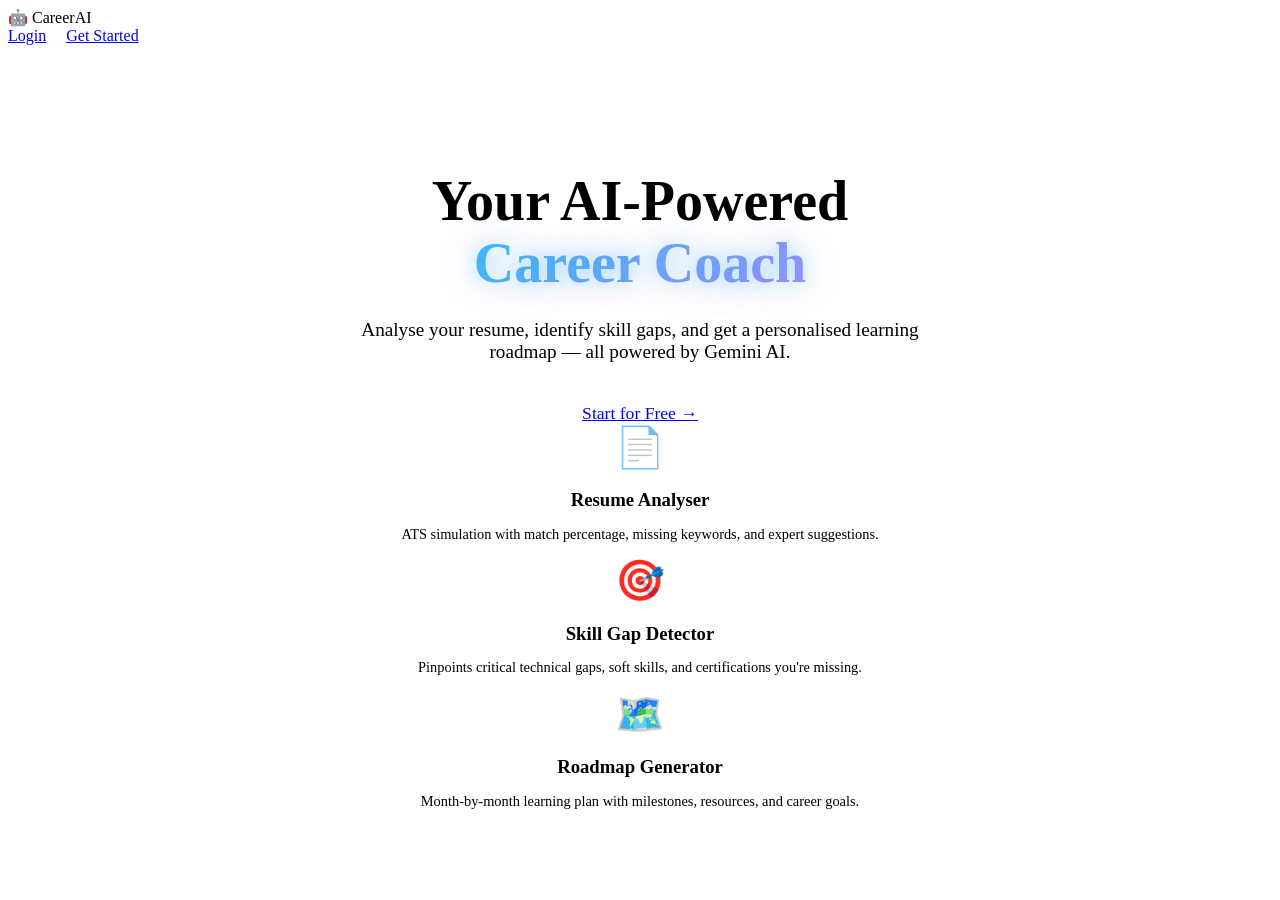
==== templates/index.html @ 7e6061d2 "Initial commit" ====
<!DOCTYPE html>
<html lang="en">
<head>
  <meta charset="UTF-8" />
  <meta name="viewport" content="width=device-width, initial-scale=1.0"/>
  <title>AI Career Coach</title>
  <link rel="stylesheet" href="{{ url_for('static', filename='css/style.css') }}"/>
  <link href="https://fonts.googleapis.com/css2?family=Inter:wght@400;600;700;800&display=swap" rel="stylesheet"/>
</head>
<body>
  <nav class="navbar">
    <div class="logo">🤖 CareerAI</div>
    <div class="nav-links">
      <a href="/login">Login</a>
      <a href="/register" class="btn-primary" style="padding:0.5rem 1rem;">Get Started</a>
    </div>
  </nav>

  <div class="container">
    <section class="section" style="text-align:center; padding-top:5rem;">
      <h1 style="font-size:3.5rem; font-weight:800; line-height:1.1; margin-bottom:1.5rem;">
        Your AI-Powered<br/>
        <span style="background: linear-gradient(135deg, #38bdf8, #a78bfa);
          background-clip: text; -webkit-background-clip:text; -webkit-text-fill-color:transparent;
          text-shadow: 0 0 20px rgba(56, 189, 248, 0.5), 0 0 40px rgba(167, 139, 250, 0.3);">
          Career Coach
        </span>
      </h1>
      <p style="font-size:1.2rem; color:var(--text-secondary); max-width:600px;
        margin:0 auto 2.5rem;">
        Analyse your resume, identify skill gaps, and get a personalised
        learning roadmap — all powered by Gemini AI.
      </p>
      <a href="/register" class="btn-primary" style="font-size:1.1rem; padding:1rem 2.5rem;">
        Start for Free →
      </a>
    </section>

    <section class="section">
      <div class="grid-3">
        <div class="glass-card" style="text-align:center;">
          <div style="font-size:2.5rem; margin-bottom:1rem;">📄</div>
          <h3 style="margin-bottom:0.75rem;">Resume Analyser</h3>
          <p style="color:var(--text-secondary); font-size:0.9rem;">
            ATS simulation with match percentage, missing keywords, and expert suggestions.
          </p>
        </div>
        <div class="glass-card" style="text-align:center;">
          <div style="font-size:2.5rem; margin-bottom:1rem;">🎯</div>
          <h3 style="margin-bottom:0.75rem;">Skill Gap Detector</h3>
          <p style="color:var(--text-secondary); font-size:0.9rem;">
            Pinpoints critical technical gaps, soft skills, and certifications you're missing.
          </p>
        </div>
        <div class="glass-card" style="text-align:center;">
          <div style="font-size:2.5rem; margin-bottom:1rem;">🗺️</div>
          <h3 style="margin-bottom:0.75rem;">Roadmap Generator</h3>
          <p style="color:var(--text-secondary); font-size:0.9rem;">
            Month-by-month learning plan with milestones, resources, and career goals.
          </p>
        </div>
      </div>
    </section>
  </div>
</body>
</html>
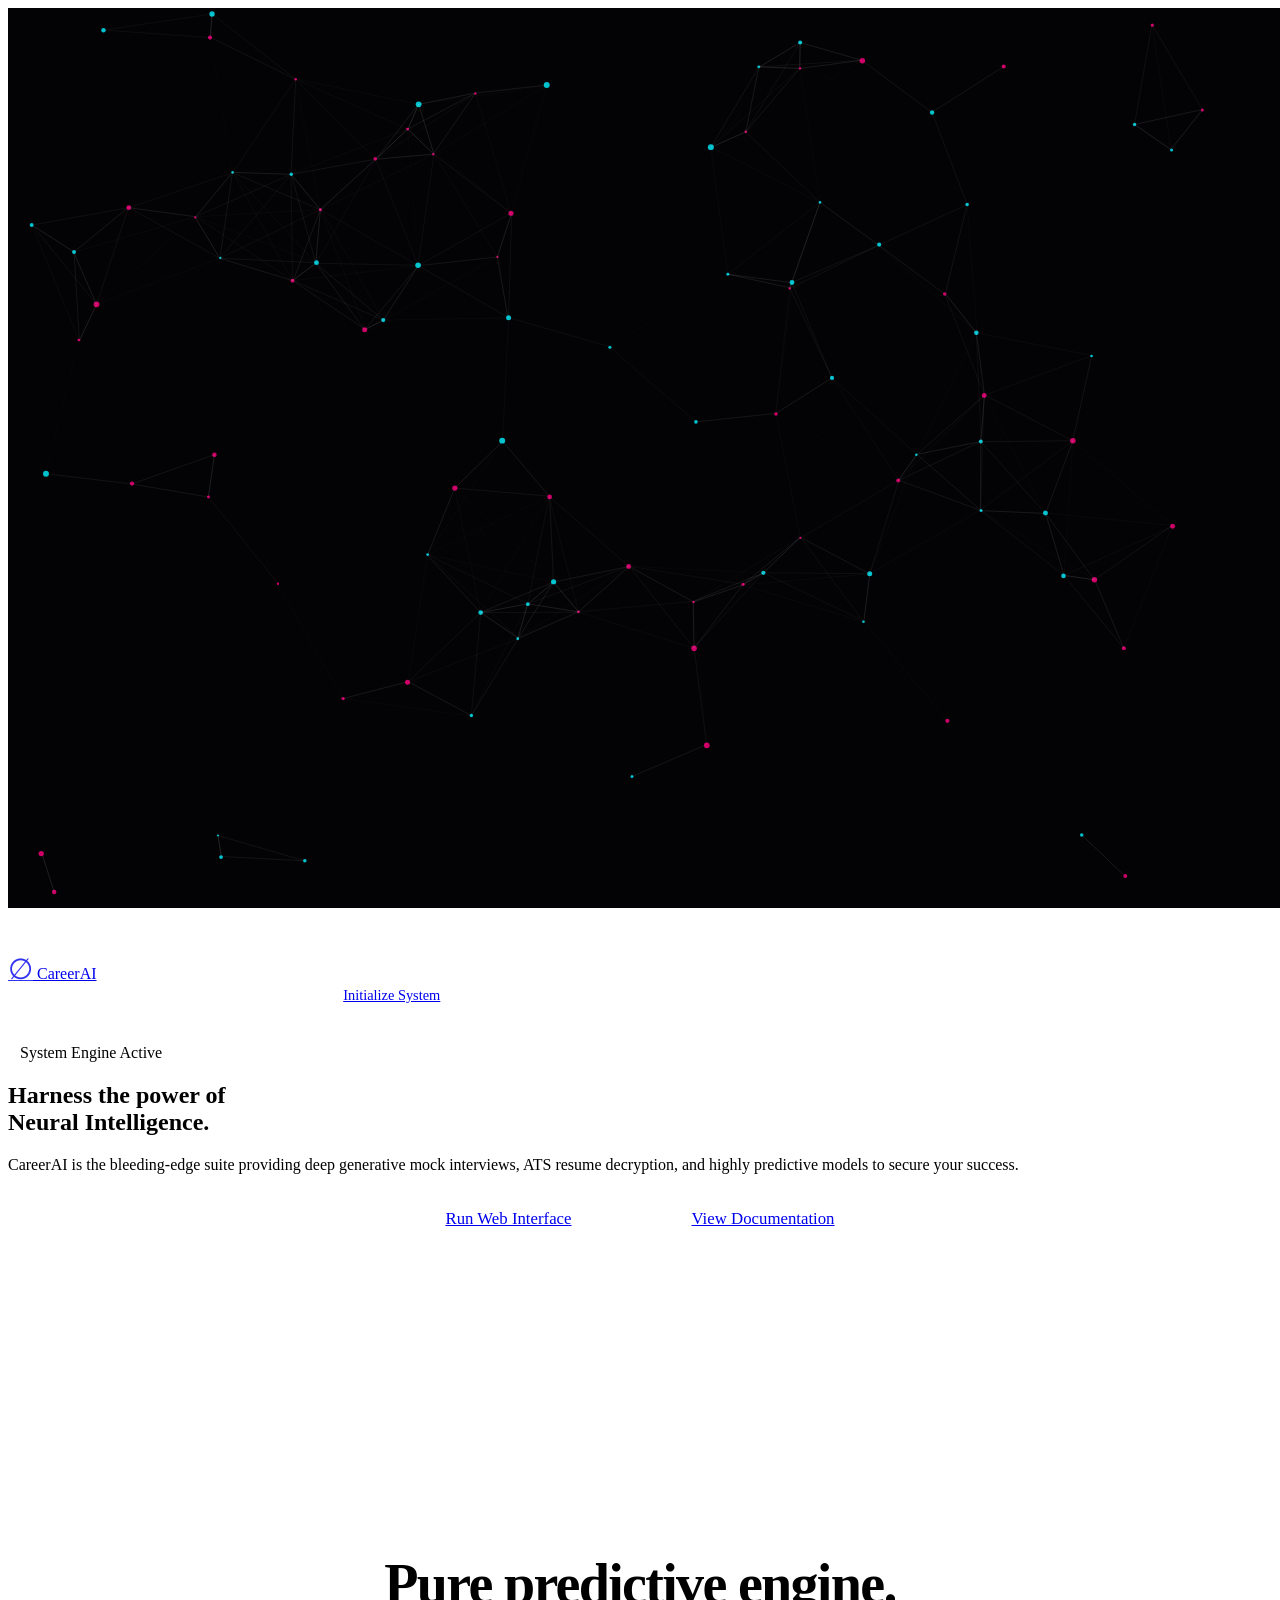
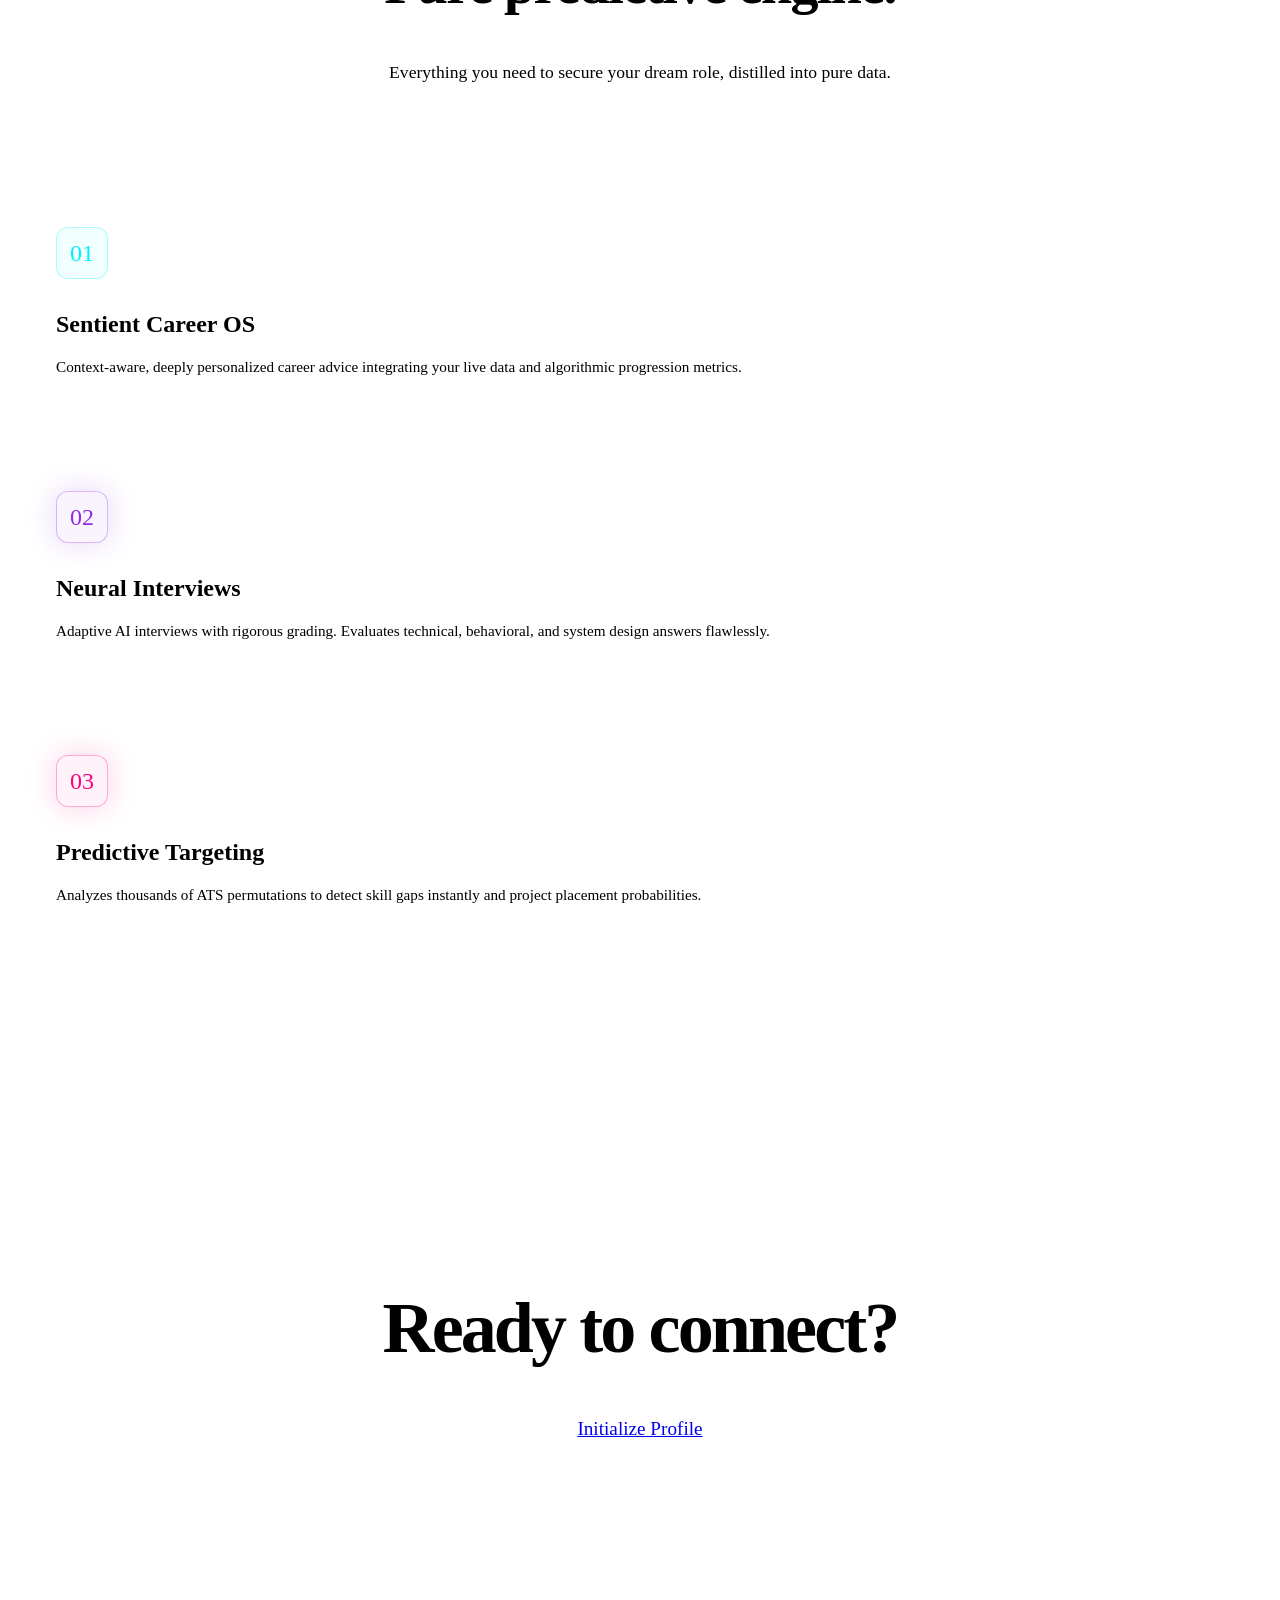
==== commit edd247f6: "Fix: add all logic modules and render config" ====
--- a/templates/index.html
+++ b/templates/index.html
@@ -1,66 +1,200 @@
 <!DOCTYPE html>
 <html lang="en">
+
 <head>
   <meta charset="UTF-8" />
-  <meta name="viewport" content="width=device-width, initial-scale=1.0"/>
-  <title>AI Career Coach</title>
-  <link rel="stylesheet" href="{{ url_for('static', filename='css/style.css') }}"/>
-  <link href="https://fonts.googleapis.com/css2?family=Inter:wght@400;600;700;800&display=swap" rel="stylesheet"/>
+  <meta name="viewport" content="width=device-width, initial-scale=1.0" />
+  <title>CareerAI — Next Gen OS</title>
+  <meta name="description" content="AI-powered career suite." />
+  <link rel="stylesheet" href="{{ url_for('static', filename='css/style.css') }}" />
+  <link href="https://fonts.googleapis.com/css2?family=Inter:wght@400;500;600;800;900&display=swap" rel="stylesheet" />
 </head>
-<body>
-  <nav class="navbar">
-    <div class="logo">🤖 CareerAI</div>
-    <div class="nav-links">
-      <a href="/login">Login</a>
-      <a href="/register" class="btn-primary" style="padding:0.5rem 1rem;">Get Started</a>
-    </div>
-  </nav>
-
-  <div class="container">
-    <section class="section" style="text-align:center; padding-top:5rem;">
-      <h1 style="font-size:3.5rem; font-weight:800; line-height:1.1; margin-bottom:1.5rem;">
-        Your AI-Powered<br/>
-        <span style="background: linear-gradient(135deg, #38bdf8, #a78bfa);
-          background-clip: text; -webkit-background-clip:text; -webkit-text-fill-color:transparent;
-          text-shadow: 0 0 20px rgba(56, 189, 248, 0.5), 0 0 40px rgba(167, 139, 250, 0.3);">
-          Career Coach
-        </span>
-      </h1>
-      <p style="font-size:1.2rem; color:var(--text-secondary); max-width:600px;
-        margin:0 auto 2.5rem;">
-        Analyse your resume, identify skill gaps, and get a personalised
-        learning roadmap — all powered by Gemini AI.
-      </p>
-      <a href="/register" class="btn-primary" style="font-size:1.1rem; padding:1rem 2.5rem;">
-        Start for Free →
+
+<body style="background:var(--bg-primary);">
+  <!-- Magic Interactive Background -->
+  <canvas id="interactive-canvas"></canvas>
+
+  <div class="container animate-slide-up">
+    <nav class="navbar" style="background:transparent; padding:2.5rem 0; border:none; position:relative;">
+      <a href="/" class="logo">
+        <span style="opacity:0.8; font-weight:300; font-size:1.8rem; color:var(--accent-cyan);">∅</span> CareerAI
+      </a>
+      <div class="nav-links">
+        <a href="#features" style="font-weight:600; letter-spacing:0.1em; text-transform:uppercase; font-size:0.8rem; color:#fff;">Intelligence</a>
+        <a href="#solution" style="font-weight:600; letter-spacing:0.1em; text-transform:uppercase; font-size:0.8rem; color:#fff;">Architecture</a>
+        <a href="/login" style="font-weight:600; letter-spacing:0.1em; text-transform:uppercase; font-size:0.8rem; color:#fff;">Login</a>
+        <a href="/register" class="btn-primary" style="padding:0.8rem 2.5rem; font-size:0.9rem;">Initialize System</a>
+      </div>
+    </nav>
+
+    <!-- ── Ultra Modern Animated Hero ── -->
+    <section class="hero" style="border-bottom: 1px solid rgba(255,255,255,0.05); padding-bottom: 6rem; flex-direction:column; justify-content:center;">
+      <div class="hero-content">
+        <div class="feature-pill animate-slide-up delay-1">
+          <span style="width:8px; height:8px; background:var(--accent-cyan); border-radius:50%; box-shadow:0 0 15px var(--accent-cyan); display:inline-block;"></span> 
+          System Engine Active
+        </div>
+        <h1 class="animate-slide-up delay-2">
+          Harness the power of <br />
+          <span class="gradient-text">Neural Intelligence.</span>
+        </h1>
+        <p class="animate-slide-up delay-3">
+          CareerAI is the bleeding-edge suite providing deep generative mock interviews, ATS resume decryption, and highly predictive models to secure your success.
+        </p>
+        <div style="display:flex; gap:1.5rem; align-items:center; justify-content:center;" class="animate-slide-up delay-4">
+          <a href="/register" class="btn-primary" style="font-size:1.05rem; padding:1.2rem 3rem;">
+            Run Web Interface
+          </a>
+          <a href="#features" class="btn-secondary" style="font-size:1.05rem; padding:1.2rem 3rem; background:transparent;">
+            View Documentation
+          </a>
+        </div>
+      </div>
+    </section>
+
+    <!-- ── Features Array ── -->
+    <section id="features" style="padding: 10rem 0;">
+      <div style="text-align:center; margin-bottom: 6rem;">
+        <h2 style="font-size:3.5rem; font-weight:800; letter-spacing:-0.03em;">Pure <span class="gradient-text">predictive engine.</span></h2>
+        <p style="color:var(--text-secondary); margin-top:1.5rem; font-size:1.1rem; max-width:600px; margin-left:auto; margin-right:auto;">Everything you need to secure your dream role, distilled into pure data.</p>
+      </div>
+
+      <div class="grid-3">
+        <div class="glass-card animate-slide-up delay-1" style="padding:3rem;">
+          <div style="font-size:1.5rem; margin-bottom:2rem; width:50px; height:50px; border:1px solid rgba(0,240,255,0.3); border-radius:12px; display:flex; align-items:center; justify-content:center; color:#00f0ff; background:rgba(0,240,255,0.05); box-shadow:var(--shadow-neon);">01</div>
+          <h3 style="margin-bottom:1rem; font-weight:800; font-size:1.5rem;">Sentient Career OS</h3>
+          <p style="color:var(--text-secondary); font-size:0.95rem; line-height:1.7;">Context-aware, deeply personalized career advice integrating your live data and algorithmic progression metrics.</p>
+        </div>
+        <div class="glass-card animate-slide-up delay-2" style="padding:3rem;">
+          <div style="font-size:1.5rem; margin-bottom:2rem; width:50px; height:50px; border:1px solid rgba(142,45,226,0.3); border-radius:12px; display:flex; align-items:center; justify-content:center; color:#8e2de2; background:rgba(142,45,226,0.05); box-shadow:0 0 30px rgba(142,45,226,0.2);">02</div>
+          <h3 style="margin-bottom:1rem; font-weight:800; font-size:1.5rem;">Neural Interviews</h3>
+          <p style="color:var(--text-secondary); font-size:0.95rem; line-height:1.7;">Adaptive AI interviews with rigorous grading. Evaluates technical, behavioral, and system design answers flawlessly.</p>
+        </div>
+        <div class="glass-card animate-slide-up delay-3" style="padding:3rem;">
+          <div style="font-size:1.5rem; margin-bottom:2rem; width:50px; height:50px; border:1px solid rgba(255,0,127,0.3); border-radius:12px; display:flex; align-items:center; justify-content:center; color:#ff007f; background:rgba(255,0,127,0.05); box-shadow:0 0 30px rgba(255,0,127,0.2);">03</div>
+          <h3 style="margin-bottom:1rem; font-weight:800; font-size:1.5rem;">Predictive Targeting</h3>
+          <p style="color:var(--text-secondary); font-size:0.95rem; line-height:1.7;">Analyzes thousands of ATS permutations to detect skill gaps instantly and project placement probabilities.</p>
+        </div>
+      </div>
+    </section>
+
+    <section style="padding: 6rem 0 12rem 0; text-align:center;">
+      <h2 style="font-size:4.5rem; font-weight:800; margin-bottom:3rem; letter-spacing:-0.04em;">Ready to connect?</h2>
+      <a href="/register" class="btn-primary" style="padding:1.4rem 4rem; font-size:1.2rem;">
+        Initialize Profile
       </a>
     </section>
-
-    <section class="section">
-      <div class="grid-3">
-        <div class="glass-card" style="text-align:center;">
-          <div style="font-size:2.5rem; margin-bottom:1rem;">📄</div>
-          <h3 style="margin-bottom:0.75rem;">Resume Analyser</h3>
-          <p style="color:var(--text-secondary); font-size:0.9rem;">
-            ATS simulation with match percentage, missing keywords, and expert suggestions.
-          </p>
-        </div>
-        <div class="glass-card" style="text-align:center;">
-          <div style="font-size:2.5rem; margin-bottom:1rem;">🎯</div>
-          <h3 style="margin-bottom:0.75rem;">Skill Gap Detector</h3>
-          <p style="color:var(--text-secondary); font-size:0.9rem;">
-            Pinpoints critical technical gaps, soft skills, and certifications you're missing.
-          </p>
-        </div>
-        <div class="glass-card" style="text-align:center;">
-          <div style="font-size:2.5rem; margin-bottom:1rem;">🗺️</div>
-          <h3 style="margin-bottom:0.75rem;">Roadmap Generator</h3>
-          <p style="color:var(--text-secondary); font-size:0.9rem;">
-            Month-by-month learning plan with milestones, resources, and career goals.
-          </p>
-        </div>
-      </div>
-    </section>
   </div>
+
+  <script>
+    // Massive Interactive Cursor Background logic
+    // Using simple particle connective nodes and a glowing aura gradient behind the cursor.
+    const canvas = document.getElementById('interactive-canvas');
+    const ctx = canvas.getContext('2d');
+    
+    let width, height;
+    let particles = [];
+    let mouse = { x: null, y: null };
+    
+    // Core parameters for visual density
+    const particleCount = 100;
+    const connectionRadius = 150;
+    
+    function init() {
+      width = canvas.width = window.innerWidth;
+      height = canvas.height = window.innerHeight;
+      
+      particles = [];
+      for (let i = 0; i < particleCount; i++) {
+        particles.push({
+          x: Math.random() * width,
+          y: Math.random() * height,
+          vx: (Math.random() - 0.5) * 1.5,
+          vy: (Math.random() - 0.5) * 1.5,
+          radius: Math.random() * 2 + 1,
+          color: Math.random() > 0.5 ? 'rgba(0, 240, 255, ' : 'rgba(255, 0, 127, '
+        });
+      }
+    }
+    
+    window.addEventListener('resize', init);
+    window.addEventListener('mousemove', (e) => {
+      mouse.x = e.x;
+      mouse.y = e.y;
+    });
+    window.addEventListener('mouseleave', () => {
+      mouse.x = null;
+      mouse.y = null;
+    });
+    
+    function drawBaseGradient() {
+      ctx.fillStyle = '#030305';
+      ctx.fillRect(0, 0, width, height);
+
+      // Draw mouse moving glowing aura
+      if (mouse.x !== null) {
+        let grad = ctx.createRadialGradient(mouse.x, mouse.y, 0, mouse.x, mouse.y, 800);
+        grad.addColorStop(0, 'rgba(142, 45, 226, 0.15)');
+        grad.addColorStop(0.5, 'rgba(0, 240, 255, 0.05)');
+        grad.addColorStop(1, 'rgba(0,0,0,0)');
+        
+        ctx.fillStyle = grad;
+        ctx.fillRect(0, 0, width, height);
+      }
+    }
+    
+    function animate() {
+      drawBaseGradient();
+      
+      for (let i = 0; i < particles.length; i++) {
+        let p = particles[i];
+        p.x += p.vx;
+        p.y += p.vy;
+        
+        if (p.x < 0 || p.x > width) p.vx *= -1;
+        if (p.y < 0 || p.y > height) p.vy *= -1;
+        
+        // Push particles from mouse slightly
+        if (mouse.x) {
+          let dx = mouse.x - p.x;
+          let dy = mouse.y - p.y;
+          let dist = Math.sqrt(dx*dx + dy*dy);
+          if (dist < 200) {
+            p.x -= dx * 0.01;
+            p.y -= dy * 0.01;
+          }
+        }
+        
+        ctx.beginPath();
+        ctx.arc(p.x, p.y, p.radius, 0, Math.PI * 2);
+        ctx.fillStyle = p.color + '0.8)';
+        ctx.fill();
+        
+        // Connections
+        for (let j = i + 1; j < particles.length; j++) {
+          let p2 = particles[j];
+          let dx = p.x - p2.x;
+          let dy = p.y - p2.y;
+          let distance = Math.sqrt(dx*dx + dy*dy);
+          
+          if (distance < connectionRadius) {
+            let opacity = 1 - (distance / connectionRadius);
+            ctx.beginPath();
+            ctx.strokeStyle = `rgba(255, 255, 255, ${opacity * 0.15})`;
+            ctx.lineWidth = 1;
+            ctx.moveTo(p.x, p.y);
+            ctx.lineTo(p2.x, p2.y);
+            ctx.stroke();
+          }
+        }
+      }
+      
+      requestAnimationFrame(animate);
+    }
+    
+    init();
+    animate();
+  </script>
 </body>
+
 </html>
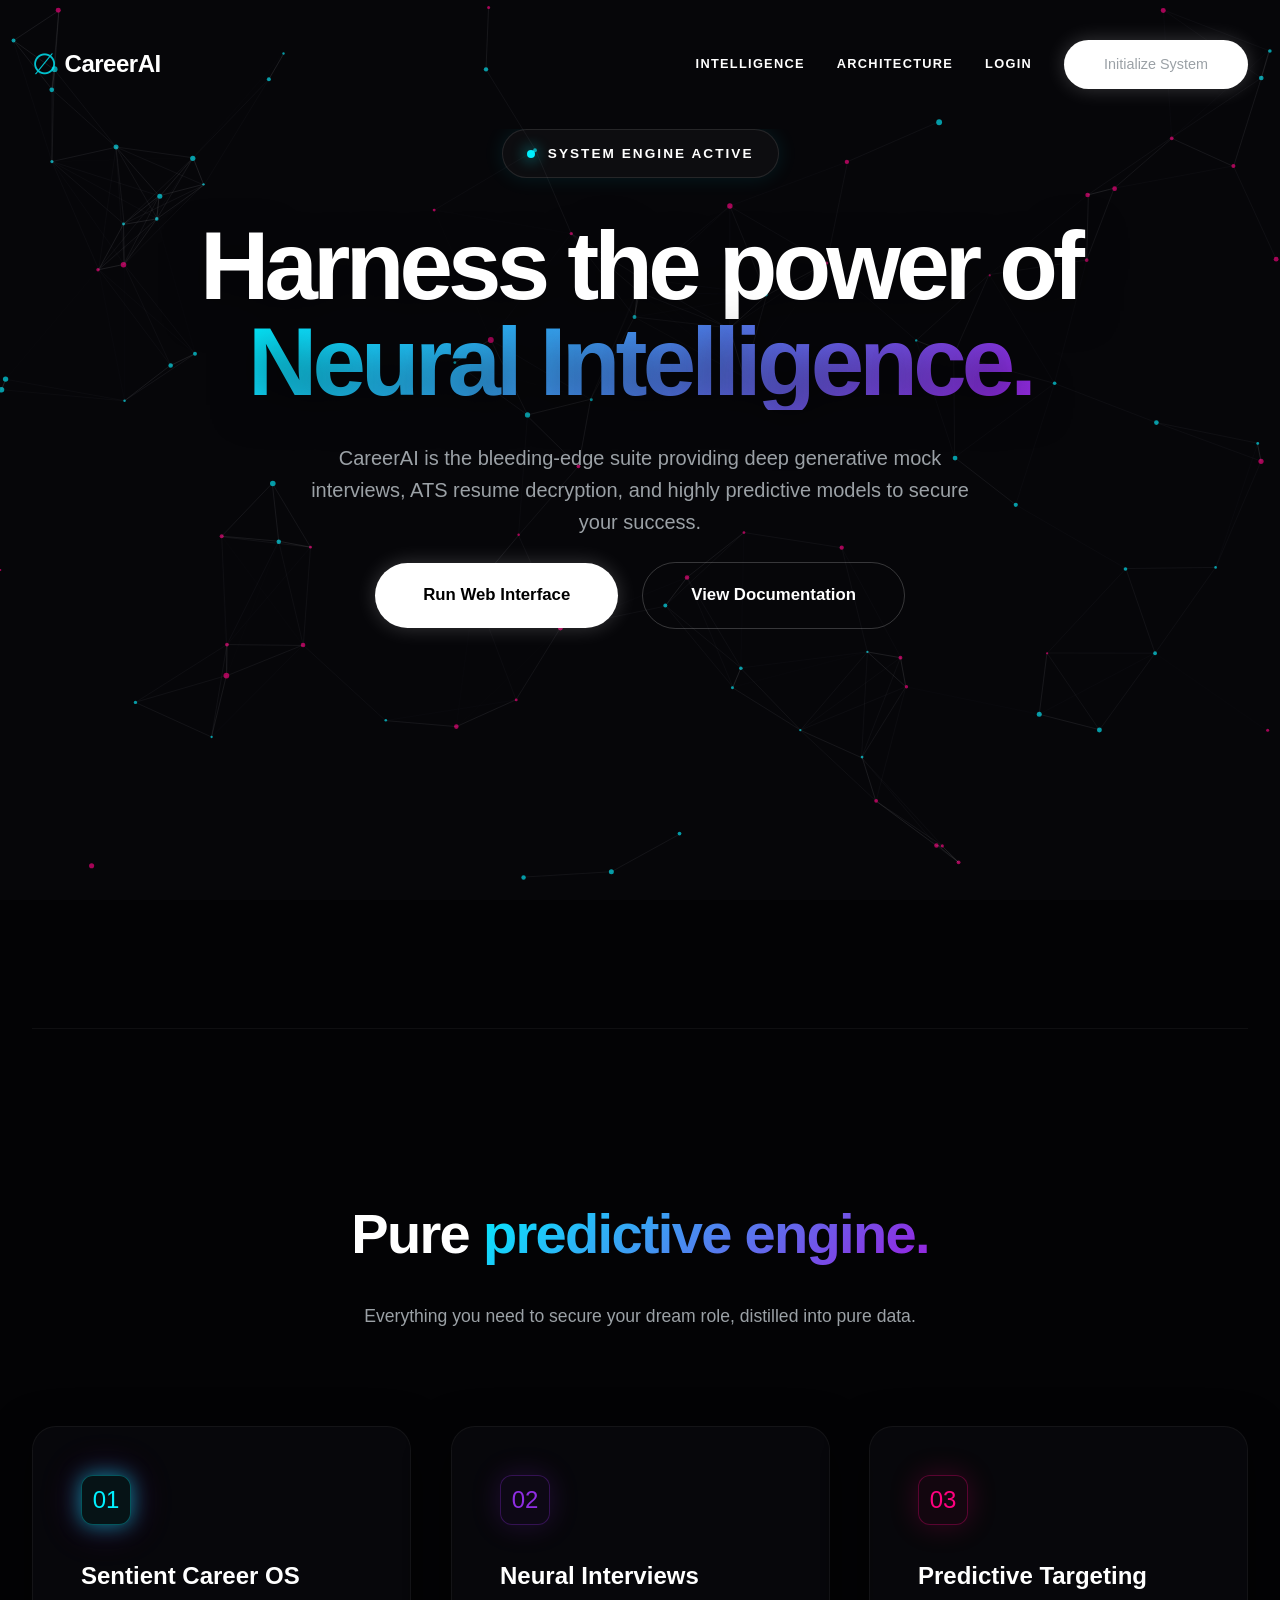
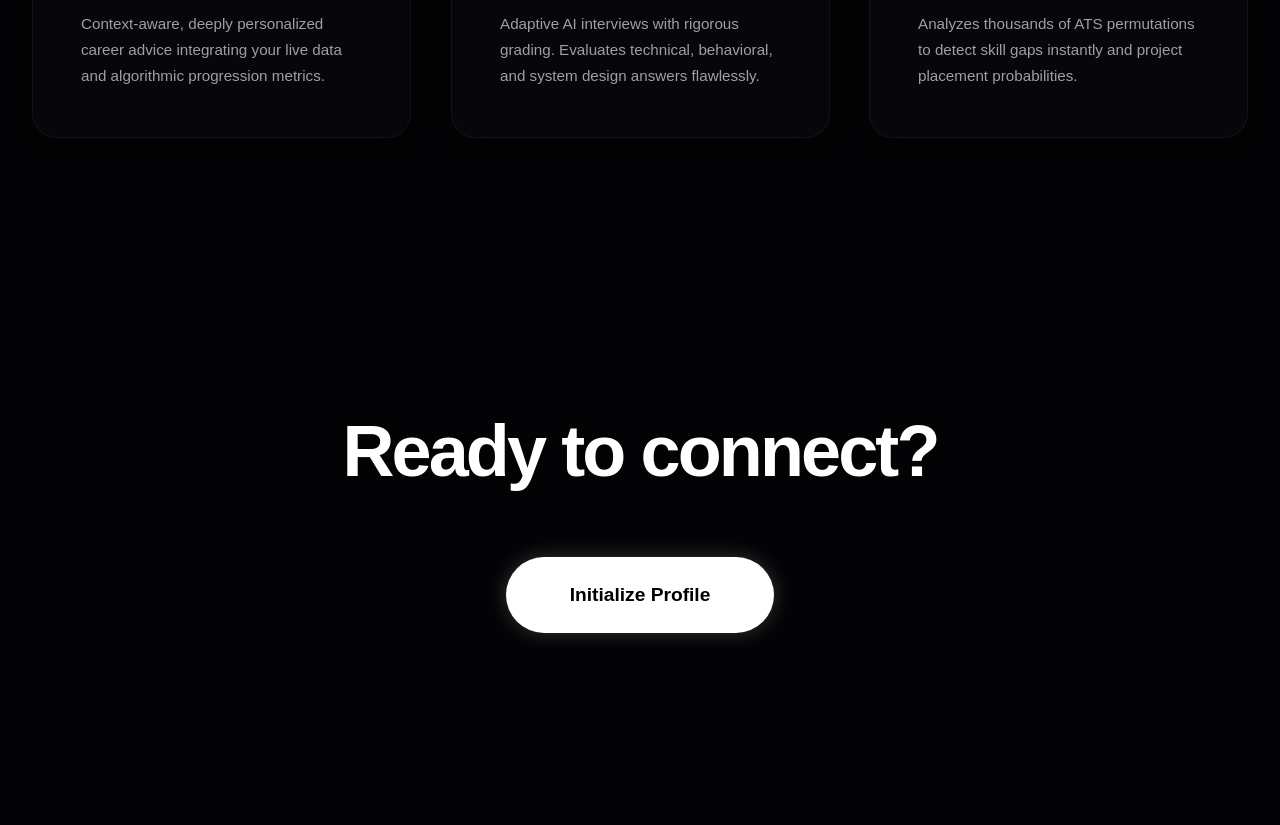
==== commit bdf5c000: "Migrate to Python/Flask with Gemini 2.5 retry/fallback, tag styling, section score bars" ====
--- a/templates/index.html
+++ b/templates/index.html
@@ -6,7 +6,7 @@
   <meta name="viewport" content="width=device-width, initial-scale=1.0" />
   <title>CareerAI — Next Gen OS</title>
   <meta name="description" content="AI-powered career suite." />
-  <link rel="stylesheet" href="{{ url_for('static', filename='css/style.css') }}" />
+  <link rel="stylesheet" href="/static/css/style.css" />
   <link href="https://fonts.googleapis.com/css2?family=Inter:wght@400;500;600;800;900&display=swap" rel="stylesheet" />
 </head>
 
@@ -88,7 +88,6 @@
 
   <script>
     // Massive Interactive Cursor Background logic
-    // Using simple particle connective nodes and a glowing aura gradient behind the cursor.
     const canvas = document.getElementById('interactive-canvas');
     const ctx = canvas.getContext('2d');
     
@@ -96,7 +95,6 @@
     let particles = [];
     let mouse = { x: null, y: null };
     
-    // Core parameters for visual density
     const particleCount = 100;
     const connectionRadius = 150;
     
@@ -131,7 +129,6 @@
       ctx.fillStyle = '#030305';
       ctx.fillRect(0, 0, width, height);
 
-      // Draw mouse moving glowing aura
       if (mouse.x !== null) {
         let grad = ctx.createRadialGradient(mouse.x, mouse.y, 0, mouse.x, mouse.y, 800);
         grad.addColorStop(0, 'rgba(142, 45, 226, 0.15)');
@@ -154,7 +151,6 @@
         if (p.x < 0 || p.x > width) p.vx *= -1;
         if (p.y < 0 || p.y > height) p.vy *= -1;
         
-        // Push particles from mouse slightly
         if (mouse.x) {
           let dx = mouse.x - p.x;
           let dy = mouse.y - p.y;
@@ -170,7 +166,6 @@
         ctx.fillStyle = p.color + '0.8)';
         ctx.fill();
         
-        // Connections
         for (let j = i + 1; j < particles.length; j++) {
           let p2 = particles[j];
           let dx = p.x - p2.x;
@@ -197,4 +192,4 @@
   </script>
 </body>
 
-</html>+</html>
--- a/static/css/style.css
+++ b/static/css/style.css
@@ -0,0 +1,932 @@
+/* ═══════════════════════════════════════════════════════════════
+   AI CAREER OS — Hackathon Winning Interactive Dark Theme
+   ═══════════════════════════════════════════════════════════════ */
+
+/* ── Extreme Vibrant Tokens ───────────────────────────────────── */
+:root {
+  --bg-primary: #030305;
+  --bg-secondary: #08080c;
+  --bg-card: rgba(15, 15, 20, 0.4);
+  --bg-card-hover: rgba(25, 25, 30, 0.7);
+
+  /* Extreme Neons */
+  --accent-cyan: #00f0ff;
+  --accent-blue: #0044ff;
+  --accent-purple: #8e2de2;
+  --accent-pink: #ff007f;
+  --accent-lime: #ccff00;
+  --accent-orange: #ff3b00;
+  
+  --gradient-main: linear-gradient(135deg, #00f0ff, #8e2de2, #ff007f);
+  --gradient-warm: linear-gradient(135deg, #ff007f, #ff3b00, #ccff00);
+  --gradient-cool: linear-gradient(135deg, #00f0ff, #0044ff);
+
+  --glass-border: rgba(255, 255, 255, 0.05);
+  --glass-border-hover: rgba(255, 255, 255, 0.2);
+
+  --text-primary: #ffffff;
+  --text-secondary: #9ba1a6;
+  --text-muted: #5f6368;
+
+  --radius-sm: 8px;
+  --radius-md: 16px;
+  --radius-lg: 24px;
+  --radius-pill: 9999px;
+
+  /* Shadows */
+  --shadow-neon: 0 0 20px rgba(0, 240, 255, 0.5), 0 0 40px rgba(142, 45, 226, 0.3);
+  --shadow-card: 0 10px 40px rgba(0, 0, 0, 0.6);
+
+  --transition-fast: 0.2s cubic-bezier(0.4, 0, 0.2, 1);
+  --transition-normal: 0.4s cubic-bezier(0.16, 1, 0.3, 1);
+  --transition-bounce: 0.6s cubic-bezier(0.34, 1.56, 0.64, 1);
+}
+
+/* ── Tag / Pill Styles ────────────────────────────────────────── */
+.tag {
+  display: inline-block;
+  padding: 0.3rem 0.7rem;
+  margin: 0.25rem 0.3rem;
+  border-radius: var(--radius-pill);
+  font-size: 0.8rem;
+  font-weight: 600;
+  letter-spacing: 0.02em;
+}
+
+.tag.success {
+  background: rgba(0, 240, 120, 0.1);
+  color: #00f078;
+  border: 1px solid rgba(0, 240, 120, 0.25);
+}
+
+.tag.danger {
+  background: rgba(255, 0, 80, 0.1);
+  color: #ff5080;
+  border: 1px solid rgba(255, 0, 80, 0.25);
+}
+
+/* ── Section Score Bars ───────────────────────────────────────── */
+.factor-bar {
+  display: flex;
+  align-items: center;
+  gap: 0.75rem;
+  margin-bottom: 0.75rem;
+}
+
+.factor-label {
+  min-width: 120px;
+  font-size: 0.85rem;
+  font-weight: 600;
+  color: var(--text-secondary);
+  text-transform: capitalize;
+}
+
+.factor-track {
+  flex: 1;
+  height: 10px;
+  background: rgba(255, 255, 255, 0.06);
+  border-radius: var(--radius-pill);
+  overflow: hidden;
+}
+
+.factor-fill {
+  height: 100%;
+  border-radius: var(--radius-pill);
+  transition: width 0.8s cubic-bezier(0.16, 1, 0.3, 1);
+}
+
+.factor-value {
+  min-width: 42px;
+  text-align: right;
+  font-size: 0.85rem;
+  font-weight: 700;
+  color: var(--text-primary);
+}
+
+/* ── ATS Score Display ────────────────────────────────────────── */
+.score-number {
+  font-size: 4rem;
+  font-weight: 900;
+  letter-spacing: -0.03em;
+  line-height: 1;
+}
+
+.score-bar-wrapper {
+  height: 10px;
+  background: rgba(255, 255, 255, 0.06);
+  border-radius: var(--radius-pill);
+  overflow: hidden;
+}
+
+.score-bar-fill {
+  height: 100%;
+  background: var(--gradient-main);
+  border-radius: var(--radius-pill);
+  transition: width 1s cubic-bezier(0.16, 1, 0.3, 1);
+}
+
+/* ── Global Reset ─────────────────────────────────────────────── */
+*, *::before, *::after {
+  margin: 0;
+  padding: 0;
+  box-sizing: border-box;
+}
+
+html {
+  scroll-behavior: smooth;
+  background: var(--bg-primary);
+}
+
+body {
+  background-color: var(--bg-primary);
+  color: var(--text-primary);
+  font-family: 'Inter', -apple-system, BlinkMacSystemFont, sans-serif;
+  min-height: 100vh;
+  line-height: 1.6;
+  overflow-x: hidden;
+}
+
+/* ── Advanced Animations ──────────────────────────────────────── */
+@keyframes slideUpFade {
+  0% { opacity: 0; transform: translateY(40px) scale(0.95); }
+  100% { opacity: 1; transform: translateY(0) scale(1); }
+}
+
+@keyframes gradientPan {
+  0% { background-position: 0% 50%; }
+  50% { background-position: 100% 50%; }
+  100% { background-position: 0% 50%; }
+}
+
+@keyframes pulseGlow {
+  0% { box-shadow: 0 0 15px rgba(0, 240, 255, 0.2); }
+  50% { box-shadow: 0 0 35px rgba(255, 0, 127, 0.4); border-color: rgba(255,0,127,0.5); }
+  100% { box-shadow: 0 0 15px rgba(0, 240, 255, 0.2); }
+}
+
+@keyframes floatElement {
+  0% { transform: translateY(0px); }
+  50% { transform: translateY(-10px); }
+  100% { transform: translateY(0px); }
+}
+
+.animate-slide-up {
+  opacity: 0;
+  animation: slideUpFade 0.8s var(--transition-bounce) forwards;
+}
+.delay-1 { animation-delay: 0.1s; }
+.delay-2 { animation-delay: 0.2s; }
+.delay-3 { animation-delay: 0.3s; }
+.delay-4 { animation-delay: 0.4s; }
+.delay-5 { animation-delay: 0.5s; }
+
+/* Dashboard Animated Background */
+.animated-bg {
+  position: fixed;
+  top: 0;
+  left: 0;
+  width: 100%;
+  height: 100%;
+  background: linear-gradient(-45deg, #050510, #100515, #051015, #000000);
+  background-size: 400% 400%;
+  animation: gradientPan 15s ease infinite;
+  z-index: -1;
+}
+
+/* ── Interactive Canvas Grid ──────────────────────────────────── */
+#interactive-canvas, #particles-canvas {
+  position: absolute;
+  top: 0; left: 0; right: 0; bottom: 0;
+  pointer-events: none;
+  z-index: 0;
+}
+
+#interactive-canvas {
+  mix-blend-mode: screen;
+  opacity: 0.8;
+}
+
+/* ── Utilities ────────────────────────────────────────────────── */
+.container {
+  max-width: 1300px;
+  margin: 0 auto;
+  padding: 0 2rem;
+  position: relative;
+  z-index: 10;
+}
+
+.gradient-text {
+  background: var(--gradient-main);
+  -webkit-background-clip: text;
+  -webkit-text-fill-color: transparent;
+  background-clip: text;
+  background-size: 200% auto;
+  animation: gradientPan 4s linear infinite;
+  display: inline-block;
+}
+
+/* ── Navigation ───────────────────────────────────────────────── */
+.navbar {
+  display: flex;
+  justify-content: space-between;
+  align-items: center;
+  padding: 1.5rem 3rem;
+  background: rgba(3, 3, 5, 0.6);
+  backdrop-filter: blur(24px);
+  -webkit-backdrop-filter: blur(24px);
+  border-bottom: 1px solid var(--glass-border);
+  position: sticky;
+  top: 0;
+  z-index: 1000;
+}
+
+.navbar .logo {
+  font-size: 1.5rem;
+  font-weight: 800;
+  color: #fff;
+  text-decoration: none;
+  letter-spacing: -0.02em;
+  display: flex;
+  align-items: center;
+  gap: 0.5rem;
+  transition: transform var(--transition-fast);
+}
+
+.navbar .logo:hover {
+  transform: scale(1.05);
+}
+
+.nav-links {
+  display: flex;
+  align-items: center;
+  gap: 2rem;
+}
+
+.nav-links a {
+  color: var(--text-secondary);
+  text-decoration: none;
+  font-size: 0.9rem;
+  font-weight: 500;
+  transition: all var(--transition-fast);
+}
+
+.nav-links a:hover {
+  color: #fff;
+  text-shadow: 0 0 10px rgba(255,255,255,0.5);
+}
+
+.nav-user {
+  display: flex;
+  align-items: center;
+  gap: 1rem;
+  color: #fff;
+  font-weight: 600;
+}
+
+.nav-user .user-level {
+  background: var(--gradient-main);
+  color: #fff;
+  font-size: 0.75rem;
+  font-weight: 700;
+  padding: 0.2rem 0.8rem;
+  border-radius: var(--radius-pill);
+  box-shadow: 0 0 15px rgba(255,0,127,0.4);
+}
+
+/* ── Hyper-Interactive Cards ──────────────────────────────────── */
+.glass-card {
+  background: var(--bg-card);
+  backdrop-filter: blur(30px);
+  -webkit-backdrop-filter: blur(30px);
+  border: 1px solid var(--glass-border);
+  border-radius: var(--radius-lg);
+  padding: 2.5rem;
+  transition: all var(--transition-bounce);
+  position: relative;
+  overflow: hidden;
+  box-shadow: var(--shadow-card);
+}
+
+.glass-card::before {
+  content: "";
+  position: absolute;
+  top: 0; left: 0; right: 0; bottom: 0;
+  background: radial-gradient(circle at 50% 0%, rgba(255,255,255,0.05), transparent 70%);
+  opacity: 0;
+  transition: opacity var(--transition-normal);
+  pointer-events: none;
+}
+
+.glass-card:hover {
+  transform: translateY(-5px);
+  border-color: rgba(0, 240, 255, 0.4);
+  box-shadow: 0 15px 40px rgba(0, 0, 0, 0.8), 0 0 30px rgba(0,240,255,0.15);
+  background: var(--bg-card-hover);
+  z-index: 2;
+}
+
+.glass-card:hover::before {
+  opacity: 1;
+}
+
+/* ── Dynamic Buttons ──────────────────────────────────────────── */
+.btn-primary {
+  background: #fff;
+  color: #000;
+  border: none;
+  padding: 0.9rem 2.2rem;
+  border-radius: var(--radius-pill);
+  cursor: pointer;
+  font-size: 1rem;
+  font-weight: 700;
+  transition: all var(--transition-bounce);
+  text-decoration: none;
+  display: inline-flex;
+  align-items: center;
+  justify-content: center;
+  gap: 0.5rem;
+  position: relative;
+  overflow: hidden;
+  box-shadow: 0 0 20px rgba(255,255,255,0.2);
+}
+
+/* Shimmer effect removed for text clarity */
+
+.btn-primary:hover {
+  box-shadow: 0 0 30px rgba(255,255,255,0.5);
+  transform: translateY(-2px);
+  color: #000 !important;
+}
+
+/* Hover transform preserved */
+
+.btn-secondary {
+  background: rgba(255,255,255,0.05);
+  color: #fff;
+  border: 1px solid rgba(255,255,255,0.2);
+  padding: 0.9rem 2.2rem;
+  border-radius: var(--radius-pill);
+  cursor: pointer;
+  font-size: 1rem;
+  font-weight: 600;
+  transition: all var(--transition-normal);
+  text-decoration: none;
+  display: inline-flex;
+  align-items: center;
+  gap: 0.5rem;
+  backdrop-filter: blur(10px);
+}
+
+.btn-secondary:hover {
+  background: rgba(255,255,255,0.1);
+  border-color: #fff;
+  transform: translateY(-2px);
+  box-shadow: 0 0 25px rgba(255,255,255,0.1);
+}
+
+.btn-danger {
+  background: rgba(255, 0, 127, 0.1);
+  color: var(--accent-pink);
+  border: 1px solid rgba(255, 0, 127, 0.3);
+  padding: 0.7rem 1.3rem;
+  border-radius: var(--radius-pill);
+  font-weight: 600;
+  transition: all var(--transition-fast);
+}
+
+.btn-danger:hover {
+  background: var(--accent-pink);
+  color: #fff;
+  box-shadow: 0 0 20px rgba(255,0,127,0.5);
+}
+
+.btn-voice {
+  background: rgba(0, 240, 255, 0.05);
+  border: 1px solid rgba(0, 240, 255, 0.2);
+  color: var(--accent-cyan);
+  padding: 0.6rem 1.2rem;
+  border-radius: var(--radius-pill);
+  font-weight: 600;
+  transition: all var(--transition-fast);
+}
+
+.btn-voice:hover {
+  background: rgba(0, 240, 255, 0.15);
+  box-shadow: 0 0 15px rgba(0,240,255,0.3);
+}
+
+.btn-voice.listening {
+  animation: pulseGlow 1s infinite;
+  color: #fff;
+}
+
+/* ── Forms ────────────────────────────────────────────────────── */
+.form-group { margin-bottom: 1.5rem; }
+
+.form-group label {
+  display: block;
+  margin-bottom: 0.6rem;
+  color: var(--text-secondary);
+  font-size: 0.85rem;
+  text-transform: uppercase;
+  letter-spacing: 0.05em;
+  font-weight: 600;
+}
+
+.form-group input,
+.form-group textarea,
+.form-group select {
+  width: 100%;
+  background: rgba(0, 0, 0, 0.3);
+  border: 1px solid rgba(255, 255, 255, 0.1);
+  color: #fff;
+  padding: 1rem 1.2rem;
+  border-radius: var(--radius-md);
+  font-size: 1rem;
+  font-family: inherit;
+  outline: none;
+  transition: all var(--transition-normal);
+}
+
+.form-group input:focus,
+.form-group textarea:focus,
+.form-group select:focus {
+  border-color: var(--accent-cyan);
+  box-shadow: 0 0 0 4px rgba(0,240,255, 0.15);
+  background: rgba(0,0,0,0.5);
+}
+
+/* ── Dash Grid & Stats ────────────────────────────────────────── */
+.dash-grid {
+  display: grid;
+  grid-template-columns: 300px 1fr;
+  gap: 2.5rem;
+  padding: 2.5rem;
+  max-width: 1600px;
+  margin: 0 auto;
+}
+
+@media (max-width: 992px) {
+  .dash-grid { grid-template-columns: 1fr; }
+}
+
+.stat-grid {
+  display: grid;
+  grid-template-columns: repeat(2, 1fr);
+  gap: 1.5rem;
+  margin-bottom: 1.5rem;
+}
+
+.stat-card {
+  background: rgba(20,20,30,0.3);
+  border: 1px solid rgba(255, 255, 255, 0.05);
+  border-radius: var(--radius-md);
+  padding: 1.8rem;
+  text-align: center;
+  transition: all var(--transition-bounce);
+  position: relative;
+  overflow: hidden;
+}
+
+.stat-card:hover {
+  background: rgba(30,30,45,0.5);
+  border-color: rgba(255,255,255,0.2);
+  transform: translateY(-4px);
+  box-shadow: 0 10px 30px rgba(0,0,0,0.5);
+}
+
+.stat-icon {
+  font-size: 2rem;
+  margin-bottom: 0.8rem;
+  animation: floatElement 4s ease-in-out infinite;
+}
+
+.stat-value {
+  font-size: 2.5rem;
+  font-weight: 800;
+  color: #fff;
+  line-height: 1;
+}
+
+.stat-label {
+  font-size: 0.75rem;
+  color: var(--text-secondary);
+  text-transform: uppercase;
+  letter-spacing: 0.15em;
+  margin-top: 0.8rem;
+  font-weight: 600;
+}
+
+.achievement-grid {
+  display: grid;
+  grid-template-columns: repeat(auto-fill, minmax(220px, 1fr));
+  gap: 1rem;
+  margin-top: 1rem;
+}
+
+.achievement-card {
+  background: rgba(255, 255, 255, 0.05);
+  border: 1px solid rgba(255, 255, 255, 0.1);
+  border-radius: var(--radius-md);
+  padding: 1.25rem 1.3rem;
+  min-height: 170px;
+  display: flex;
+  flex-direction: column;
+  justify-content: space-between;
+  transition: all var(--transition-fast);
+  box-shadow: 0 10px 30px rgba(0, 0, 0, 0.4);
+}
+
+.achievement-card:hover {
+  transform: translateY(-3px);
+  border-color: rgba(0, 240, 255, 0.35);
+  background: rgba(255, 255, 255, 0.08);
+}
+
+.achievement-card.locked {
+  opacity: 0.6;
+  filter: grayscale(0.2);
+}
+
+.achievement-icon {
+  width: 44px;
+  height: 44px;
+  display: inline-flex;
+  align-items: center;
+  justify-content: center;
+  border-radius: 50%;
+  background: rgba(0, 240, 255, 0.08);
+  color: var(--accent-cyan);
+  font-size: 1.25rem;
+}
+
+.achievement-name {
+  margin-top: 1rem;
+  font-size: 1rem;
+  font-weight: 700;
+  color: #fff;
+  line-height: 1.3;
+}
+
+.achievement-desc {
+  margin-top: 0.5rem;
+  color: var(--text-secondary);
+  font-size: 0.88rem;
+  line-height: 1.5;
+}
+
+.achievement-xp {
+  margin-top: 1rem;
+  color: var(--accent-cyan);
+  font-weight: 700;
+  font-size: 0.88rem;
+}
+
+.achievement-placeholder {
+  color: var(--text-muted);
+  padding: 1rem;
+}
+
+.leaderboard-card {
+  background: rgba(8, 10, 18, 0.75);
+  border: 1px solid rgba(255, 255, 255, 0.08);
+  border-radius: var(--radius-md);
+  padding: 1rem;
+  display: grid;
+  gap: 0.75rem;
+  box-shadow: 0 15px 40px rgba(0, 0, 0, 0.45);
+}
+
+.leaderboard-header,
+.leader-row {
+  display: grid;
+  grid-template-columns: 70px minmax(150px, 1fr) 80px 80px 90px;
+  gap: 0.75rem;
+  align-items: center;
+}
+
+.leaderboard-header {
+  color: var(--text-secondary);
+  text-transform: uppercase;
+  letter-spacing: 0.08em;
+  font-size: 0.75rem;
+  padding-bottom: 0.5rem;
+  border-bottom: 1px solid rgba(255, 255, 255, 0.08);
+}
+
+.leader-row {
+  background: rgba(255, 255, 255, 0.03);
+  border-radius: var(--radius-md);
+  padding: 0.95rem 0.95rem;
+  transition: transform var(--transition-fast), background var(--transition-fast);
+}
+
+.leader-row:hover {
+  background: rgba(0, 240, 255, 0.08);
+  transform: translateY(-2px);
+}
+
+.rank {
+  display: inline-flex;
+  align-items: center;
+  justify-content: center;
+  width: 42px;
+  height: 42px;
+  border-radius: 50%;
+  font-size: 0.95rem;
+  background: rgba(255, 255, 255, 0.08);
+  color: #fff;
+  font-weight: 700;
+}
+
+.rank.gold {
+  background: linear-gradient(135deg, #ffd700, #ff9f00);
+  color: #111;
+}
+
+.rank.silver {
+  background: linear-gradient(135deg, #c0c0c0, #9aa0b3);
+  color: #111;
+}
+
+.rank.bronze {
+  background: linear-gradient(135deg, #cd7f32, #ffb97b);
+  color: #111;
+}
+
+.leader-name {
+  font-weight: 700;
+  color: #fff;
+}
+
+.leader-meta {
+  color: var(--text-secondary);
+  font-size: 0.9rem;
+}
+
+.leader-xp {
+  text-align: right;
+  font-weight: 700;
+  color: var(--accent-cyan);
+}
+
+/* ── Dynamic Progress Bars ────────────────────────────────────── */
+.xp-bar-wrapper, .score-bar-wrapper {
+  background: rgba(255, 255, 255, 0.05);
+  border-radius: var(--radius-pill);
+  height: 12px;
+  overflow: hidden;
+  border: 1px solid rgba(255,255,255,0.05);
+}
+
+.xp-bar-fill, .score-bar-fill {
+  height: 100%;
+  border-radius: var(--radius-pill);
+  background: var(--gradient-main);
+  background-size: 200% auto;
+  animation: gradientPan 3s linear infinite;
+  transition: width 1s cubic-bezier(0.85, 0, 0.15, 1);
+  box-shadow: 0 0 15px rgba(255,0,127,0.5);
+}
+
+.score-number {
+  font-size: 5rem;
+  font-weight: 900;
+  background: var(--gradient-main);
+  background-size: 200% auto;
+  -webkit-background-clip: text;
+  -webkit-text-fill-color: transparent;
+  animation: gradientPan 4s linear infinite;
+  line-height: 1;
+}
+
+/* ── Systematic Dashboard Layout ────────────────────────────────────────── */
+.dash-layout {
+  display: grid;
+  grid-template-columns: 1fr;
+  gap: 2rem;
+  max-width: 1100px;
+  margin: 2rem auto;
+  padding: 0 1rem;
+  align-items: start;
+}
+
+.dash-sidebar {
+  background: rgba(10, 10, 15, 0.6);
+  backdrop-filter: blur(20px);
+  border: 1px solid var(--glass-border);
+  border-radius: var(--radius-lg);
+  padding: 0.75rem;
+  position: relative;
+  top: 0;
+  height: auto;
+  box-shadow: var(--shadow-card);
+}
+.dash-sidebar::-webkit-scrollbar { display: none; }
+
+.dash-main {
+  min-width: 0; /* Prevents grid blowout */
+}
+
+/* ── Tabs (Horizontal) ─────────────────────────────────────────────── */
+.tabs-nav {
+  display: flex;
+  flex-direction: row;
+  flex-wrap: wrap;
+  gap: 0.5rem;
+  justify-content: center;
+}
+
+.tab-btn {
+  padding: 0.8rem 1.4rem;
+  border: none;
+  background: transparent;
+  color: var(--text-secondary);
+  font-size: 0.95rem;
+  font-weight: 600;
+  border-radius: var(--radius-md);
+  cursor: pointer;
+  transition: all var(--transition-fast);
+  display: flex;
+  align-items: center;
+  gap: 0.8rem;
+  justify-content: center;
+}
+
+.tab-btn:hover {
+  color: #fff;
+  background: rgba(255,255,255,0.05);
+  transform: translateY(-2px);
+}
+
+.tab-btn.active {
+  background: var(--glass-border-hover);
+  color: #fff;
+  box-shadow: inset 0 -2px 0 var(--accent-cyan);
+}
+
+.tab-content {
+  display: none;
+}
+
+.tab-content.active {
+  display: block;
+  animation: slideUpFade 0.6s var(--transition-bounce) forwards;
+}
+
+/* ── AI Chat Interface ────────────────────────────────────────── */
+.chat-container {
+  display: flex;
+  flex-direction: column;
+  height: 600px;
+  background: rgba(5, 5, 8, 0.8);
+  border: 1px solid var(--glass-border);
+  border-radius: var(--radius-lg);
+  overflow: hidden;
+  box-shadow: var(--shadow-card);
+}
+
+.chat-messages {
+  flex: 1;
+  overflow-y: auto;
+  padding: 2.5rem;
+  display: flex;
+  flex-direction: column;
+  gap: 2rem;
+}
+
+.chat-bubble-wrapper {
+  display: flex;
+  gap: 1rem;
+  max-width: 80%;
+  animation: slideUpFade 0.4s var(--transition-bounce) forwards;
+}
+
+.chat-bubble-wrapper.user {
+  align-self: flex-end;
+  flex-direction: row-reverse;
+}
+
+.chat-avatar {
+  width: 44px;
+  height: 44px;
+  border-radius: 50%;
+  background: #111;
+  border: 1px solid rgba(255,255,255,0.1);
+  display: flex;
+  align-items: center;
+  justify-content: center;
+  overflow: hidden;
+  flex-shrink: 0;
+  box-shadow: 0 0 15px rgba(0,240,255,0.2);
+}
+
+.chat-bubble {
+  padding: 1.2rem 1.5rem;
+  border-radius: var(--radius-md);
+  font-size: 0.95rem;
+  line-height: 1.6;
+}
+
+.chat-bubble.user {
+  background: rgba(255,255,255,0.1);
+  color: #fff;
+  border-top-right-radius: 4px;
+  backdrop-filter: blur(10px);
+}
+
+.chat-bubble.ai {
+  background: transparent;
+  color: var(--text-secondary);
+  border: 1px solid rgba(255,255,255,0.05);
+  border-top-left-radius: 4px;
+}
+
+.chat-input-area {
+  display: flex;
+  gap: 1rem;
+  padding: 1.5rem;
+  border-top: 1px solid rgba(255,255,255,0.05);
+  background: rgba(0,0,0,0.6);
+}
+
+.chat-input-area input {
+  flex: 1;
+  background: rgba(255,255,255,0.03);
+  border: 1px solid rgba(255,255,255,0.1);
+  color: #fff;
+  font-size: 1rem;
+  padding: 1rem 1.8rem;
+  border-radius: var(--radius-pill);
+}
+
+.chat-input-area input:focus {
+  background: rgba(255,255,255,0.08);
+  border-color: var(--accent-cyan);
+  box-shadow: 0 0 20px rgba(0,240,255,0.2);
+}
+
+/* ── Hero Landing ────────────────────────────────────────────── */
+.hero {
+  display: flex;
+  align-items: center;
+  justify-content: space-between;
+  min-height: 100vh;
+  gap: 2rem;
+  position: relative;
+  overflow: hidden;
+}
+
+.hero-content {
+  flex: 1;
+  max-width: 1000px;
+  position: relative;
+  z-index: 10;
+  text-align: center;
+  margin: 0 auto;
+}
+
+.hero h1 {
+  font-size: 6rem;
+  font-weight: 800;
+  line-height: 1;
+  margin-bottom: 2rem;
+  letter-spacing: -0.05em;
+  text-shadow: 0 10px 40px rgba(0,0,0,0.5);
+}
+
+.hero p {
+  font-size: 1.25rem;
+  color: var(--text-secondary);
+  margin-bottom: 1.5rem;
+  max-width: 700px;
+  line-height: 1.6;
+  margin-left: auto;
+  margin-right: auto;
+}
+
+.feature-pill {
+  background: rgba(255,255,255,0.03);
+  border: 1px solid rgba(255,255,255,0.1);
+  border-radius: var(--radius-pill);
+  padding: 0.8rem 1.5rem;
+  display: inline-flex;
+  align-items: center;
+  gap: 0.8rem;
+  font-size: 0.85rem;
+  font-weight: 600;
+  color: #fff;
+  text-transform: uppercase;
+  letter-spacing: 0.15em;
+  margin-bottom: 2.5rem;
+  backdrop-filter: blur(10px);
+  box-shadow: 0 0 20px rgba(0,240,255,0.1);
+}
+
+.grid-3 {
+  display: grid;
+  grid-template-columns: repeat(3, 1fr);
+  gap: 2.5rem;
+  position: relative;
+  z-index: 10;
+}
